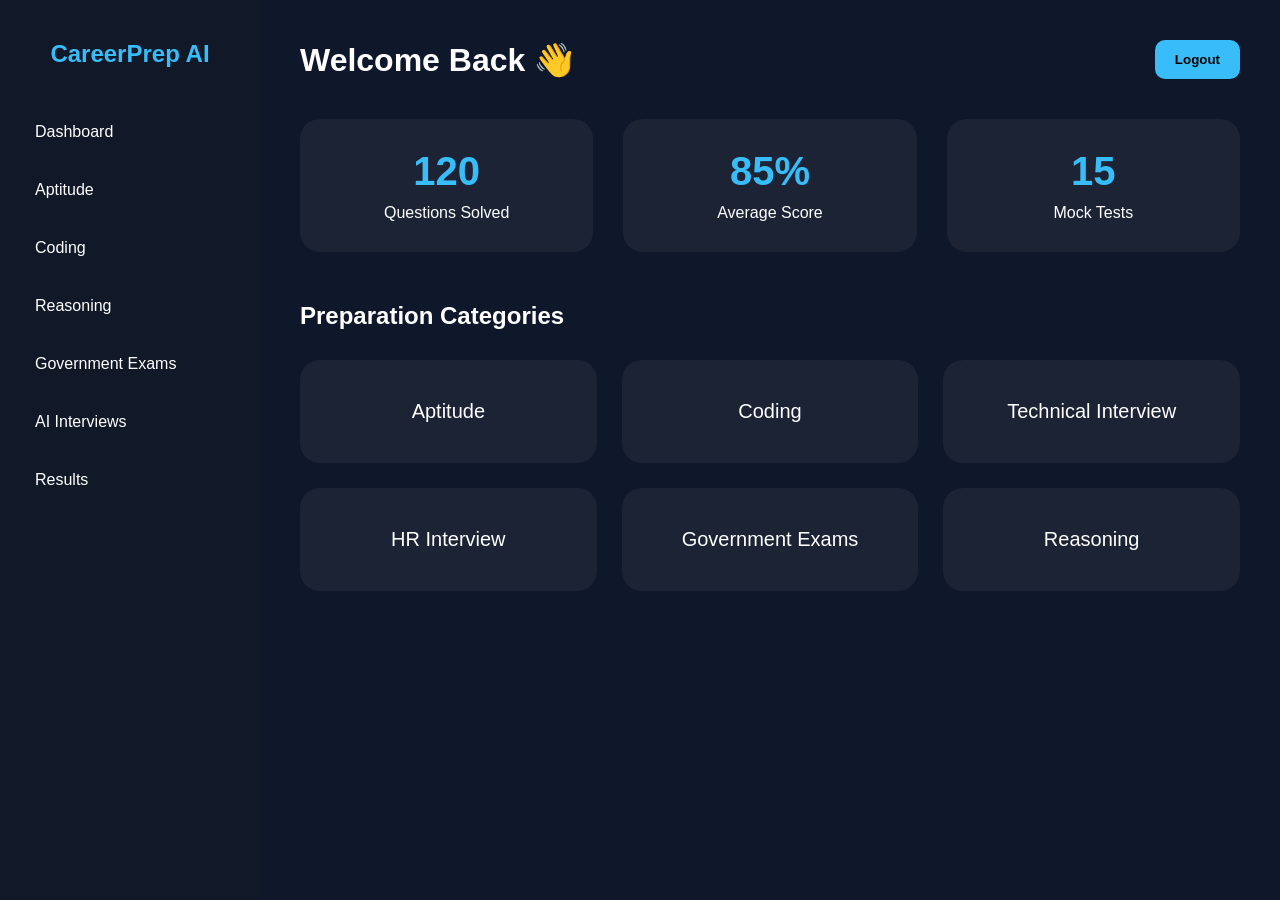
==== frontend/dashboard.html @ 59038c47 "Initial CareerPrep AI project" ====
<!DOCTYPE html>
<html lang="en">

<head>

    <meta charset="UTF-8">

    <meta name="viewport" content="width=device-width, initial-scale=1.0">

    <title>Dashboard - CareerPrep AI</title>

    <link rel="stylesheet" href="css/dashboard.css">

</head>

<body>

    <div class="dashboard-container">

        <!-- Sidebar -->

        <div class="sidebar">

            <h2>
                CareerPrep AI
            </h2>

            <ul>

                <li>Dashboard</li>
                <li>Aptitude</li>
                <li>Coding</li>
                <li>Reasoning</li>
                <li>Government Exams</li>
                <li>AI Interviews</li>
                <li>Results</li>

            </ul>

        </div>


        <!-- Main Content -->

        <div class="main-content">

            <div class="top-bar">

                <h1>
                    Welcome Back 👋
                </h1>

                <button>
                    Logout
                </button>

            </div>


            <!-- Stats -->

            <div class="stats-container">

                <div class="stat-card">

                    <h2>120</h2>

                    <p>Questions Solved</p>

                </div>


                <div class="stat-card">

                    <h2>85%</h2>

                    <p>Average Score</p>

                </div>


                <div class="stat-card">

                    <h2>15</h2>

                    <p>Mock Tests</p>

                </div>

            </div>


            <!-- Categories -->

            <div class="category-section">

                <h2>
                    Preparation Categories
                </h2>

                <div class="category-grid">

                    <div class="category-box">
                        Aptitude
                    </div>

                    <div class="category-box">
                        Coding
                    </div>

                    <div class="category-box">
                        Technical Interview
                    </div>

                    <div class="category-box">
                        HR Interview
                    </div>

                    <div class="category-box">
                        Government Exams
                    </div>

                    <div class="category-box">
                        Reasoning
                    </div>

                </div>

            </div>

        </div>

    </div>

</body>

</html>
---- frontend/css/dashboard.css ----
*{
    margin: 0;
    padding: 0;
    box-sizing: border-box;
}

body{
    font-family: Arial, sans-serif;

    background-color: #0f172a;

    color: white;
}


/* Dashboard Layout */

.dashboard-container{
    display: flex;

    min-height: 100vh;
}


/* Sidebar */

.sidebar{
    width: 260px;

    background-color: #111827;

    padding: 40px 20px;
}

.sidebar h2{
    color: #38bdf8;

    margin-bottom: 40px;

    text-align: center;
}

.sidebar ul{
    list-style: none;
}

.sidebar ul li{
    padding: 15px;

    margin-bottom: 10px;

    border-radius: 10px;

    cursor: pointer;

    transition: 0.3s;
}

.sidebar ul li:hover{
    background-color: #1e293b;
}


/* Main Content */

.main-content{
    flex: 1;

    padding: 40px;
}


/* Top Bar */

.top-bar{
    display: flex;

    justify-content: space-between;

    align-items: center;

    margin-bottom: 40px;
}

.top-bar button{
    padding: 12px 20px;

    border: none;

    border-radius: 10px;

    background-color: #38bdf8;

    cursor: pointer;

    font-weight: bold;
}


/* Stats */

.stats-container{
    display: flex;

    gap: 30px;

    flex-wrap: wrap;

    margin-bottom: 50px;
}

.stat-card{
    flex: 1;

    min-width: 220px;

    padding: 30px;

    background-color: rgba(255,255,255,0.05);

    border-radius: 20px;

    text-align: center;

    transition: 0.3s;
}

.stat-card:hover{
    transform: translateY(-5px);
}

.stat-card h2{
    font-size: 40px;

    color: #38bdf8;

    margin-bottom: 10px;
}


/* Categories */

.category-section h2{
    margin-bottom: 30px;
}

.category-grid{
    display: grid;

    grid-template-columns: repeat(auto-fit, minmax(220px, 1fr));

    gap: 25px;
}

.category-box{
    padding: 40px;

    background-color: rgba(255,255,255,0.05);

    border-radius: 20px;

    text-align: center;

    font-size: 20px;

    transition: 0.3s;

    cursor: pointer;
}

.category-box:hover{
    transform: scale(1.05);

    background-color: #1e293b;
}
.option-btn{
    width: 100%;

    padding: 15px;

    margin-bottom: 15px;

    border: none;

    border-radius: 10px;

    background-color: #1e293b;

    color: white;

    cursor: pointer;

    transition: 0.3s;

    font-size: 16px;
}

.option-btn:hover{
    background-color: #334155;
}


.next-btn{
    padding: 14px 24px;

    border: none;

    border-radius: 10px;

    background-color: #38bdf8;

    color: black;

    font-weight: bold;

    cursor: pointer;
}
.topic-section{
    margin-bottom: 40px;
}

#topic-select{
    padding: 14px;

    border-radius: 10px;

    border: none;

    font-size: 16px;

    margin-right: 15px;

    background-color: #1e293b;

    color: white;
}

#start-btn{
    padding: 14px 24px;

    border: none;

    border-radius: 10px;

    background-color: #38bdf8;

    color: black;

    font-weight: bold;

    cursor: pointer;
}

.explanation{
    padding: 20px;

    background-color: rgba(255,255,255,0.05);

    border-radius: 12px;

    text-align: left;
}

.explanation h3{
    color: #38bdf8;

    margin-bottom: 10px;
}
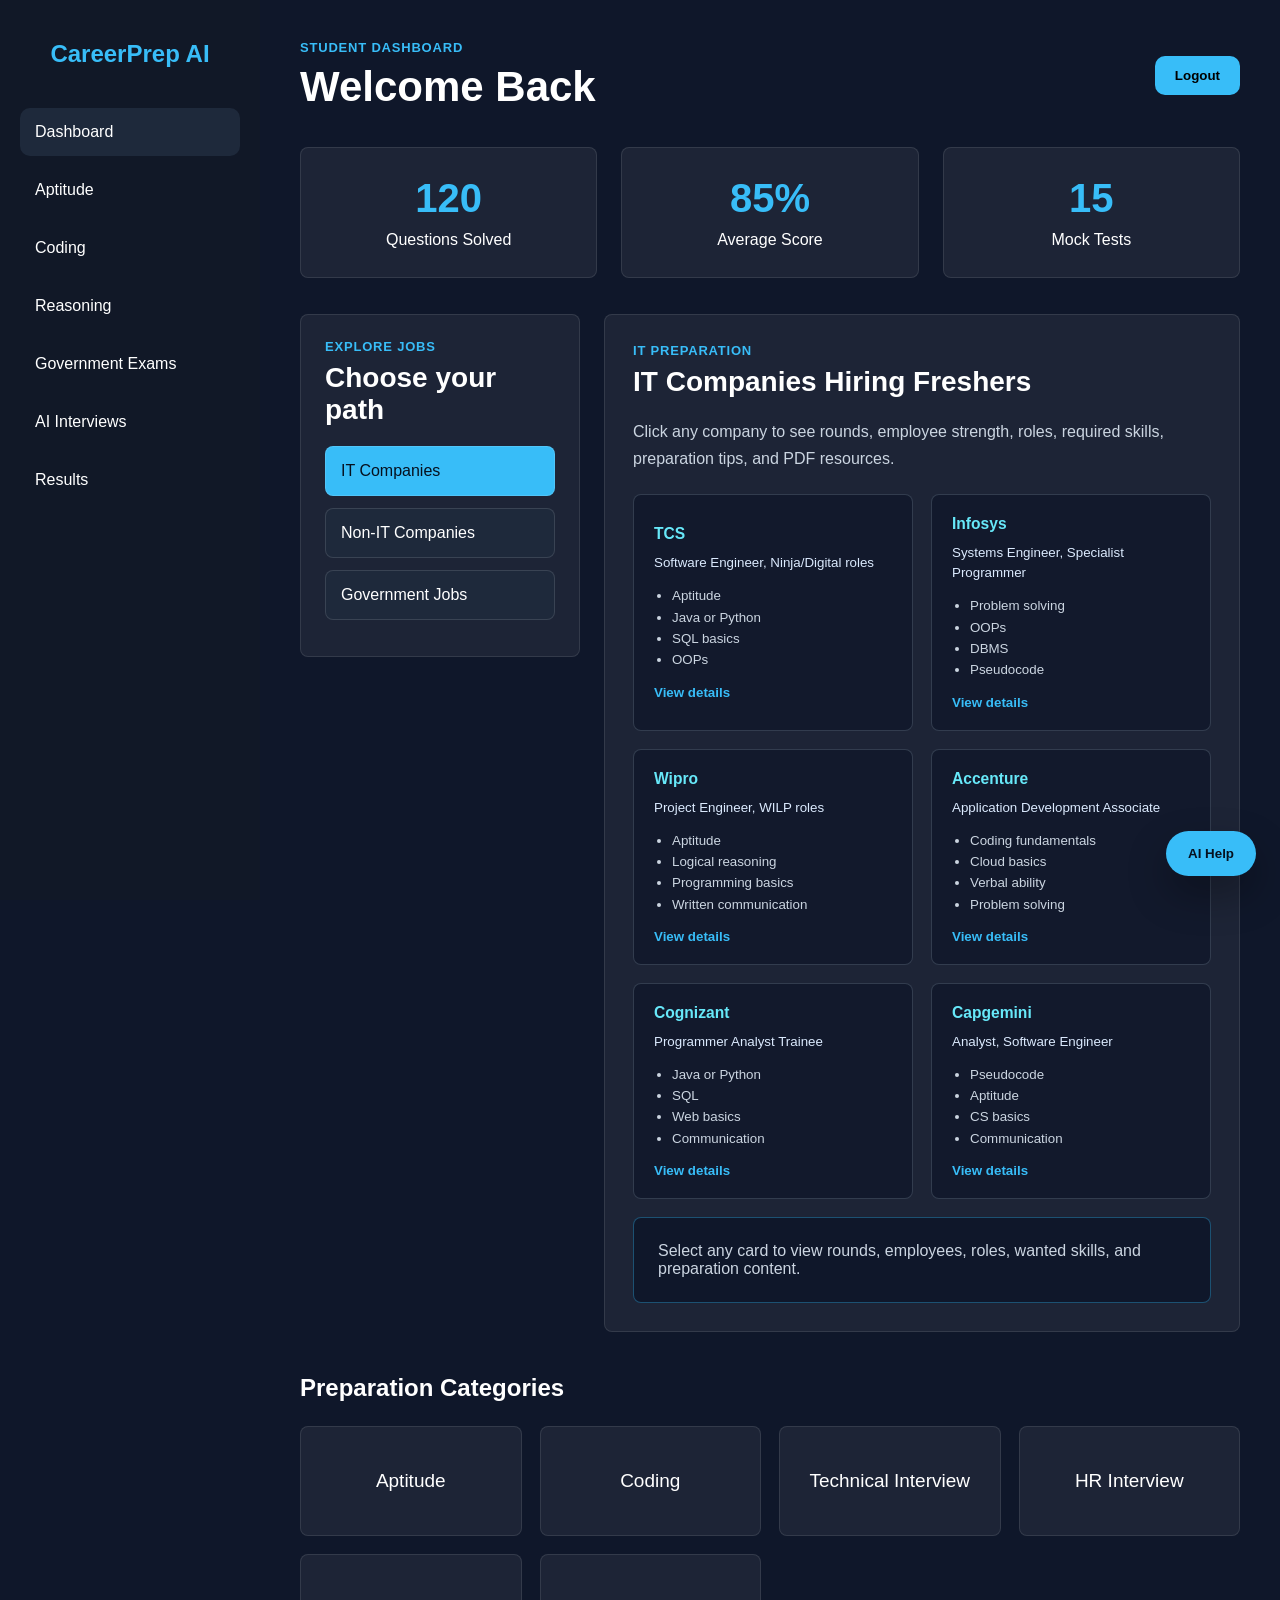
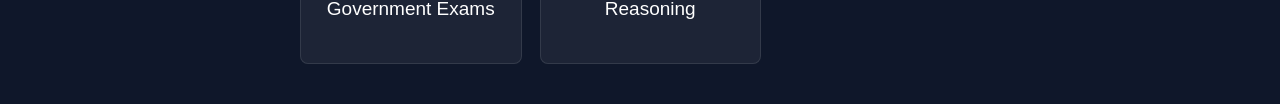
==== commit 4fa21412: "Updated CareerPrep AI project" ====
--- a/frontend/dashboard.html
+++ b/frontend/dashboard.html
@@ -2,136 +2,98 @@
 <html lang="en">
 
 <head>
-
     <meta charset="UTF-8">
-
     <meta name="viewport" content="width=device-width, initial-scale=1.0">
-
     <title>Dashboard - CareerPrep AI</title>
-
     <link rel="stylesheet" href="css/dashboard.css">
-
 </head>
 
 <body>
-
     <div class="dashboard-container">
-
-        <!-- Sidebar -->
-
-        <div class="sidebar">
-
-            <h2>
-                CareerPrep AI
-            </h2>
-
+        <aside class="sidebar">
+            <h2>CareerPrep AI</h2>
             <ul>
-
-                <li>Dashboard</li>
+                <li class="active-menu">Dashboard</li>
                 <li>Aptitude</li>
                 <li>Coding</li>
                 <li>Reasoning</li>
                 <li>Government Exams</li>
                 <li>AI Interviews</li>
                 <li>Results</li>
+            </ul>
+        </aside>
 
-            </ul>
-
-        </div>
-
-
-        <!-- Main Content -->
-
-        <div class="main-content">
-
+        <main class="main-content">
             <div class="top-bar">
-
-                <h1>
-                    Welcome Back 👋
-                </h1>
-
-                <button>
-                    Logout
-                </button>
-
+                <div>
+                    <p class="page-label">Student dashboard</p>
+                    <h1>Welcome Back</h1>
+                </div>
+                <button type="button" onclick="window.location.href='login.html'">Logout</button>
             </div>
 
+            <section class="stats-container" aria-label="Preparation statistics">
+                <div class="stat-card"><h2>120</h2><p>Questions Solved</p></div>
+                <div class="stat-card"><h2>85%</h2><p>Average Score</p></div>
+                <div class="stat-card"><h2>15</h2><p>Mock Tests</p></div>
+            </section>
 
-            <!-- Stats -->
+            <section class="career-workspace">
+                <aside class="job-panel" aria-label="Job categories">
+                    <div class="section-title">
+                        <p>Explore jobs</p>
+                        <h2>Choose your path</h2>
+                    </div>
+                    <button class="job-tab active" type="button" data-category="it">IT Companies</button>
+                    <button class="job-tab" type="button" data-category="nonIt">Non-IT Companies</button>
+                    <button class="job-tab" type="button" data-category="government">Government Jobs</button>
+                </aside>
 
-            <div class="stats-container">
+                <section class="company-panel" aria-live="polite">
+                    <div class="section-title">
+                        <p id="company-eyebrow">IT preparation</p>
+                        <h2 id="company-heading">IT Companies Hiring Freshers</h2>
+                    </div>
+                    <p id="company-description" class="company-description"></p>
+                    <div id="company-list" class="company-list"></div>
+                </section>
+            </section>
 
-                <div class="stat-card">
-
-                    <h2>120</h2>
-
-                    <p>Questions Solved</p>
-
+            <section class="category-section">
+                <h2>Preparation Categories</h2>
+                <div class="category-grid">
+                    <a class="category-box" href="aptitude.html">Aptitude</a>
+                    <a class="category-box" href="coding.html">Coding</a>
+                    <a class="category-box" href="interview.html">Technical Interview</a>
+                    <div class="category-box">HR Interview</div>
+                    <div class="category-box">Government Exams</div>
+                    <div class="category-box">Reasoning</div>
                 </div>
-
-
-                <div class="stat-card">
-
-                    <h2>85%</h2>
-
-                    <p>Average Score</p>
-
-                </div>
-
-
-                <div class="stat-card">
-
-                    <h2>15</h2>
-
-                    <p>Mock Tests</p>
-
-                </div>
-
-            </div>
-
-
-            <!-- Categories -->
-
-            <div class="category-section">
-
-                <h2>
-                    Preparation Categories
-                </h2>
-
-                <div class="category-grid">
-
-                    <div class="category-box">
-                        Aptitude
-                    </div>
-
-                    <div class="category-box">
-                        Coding
-                    </div>
-
-                    <div class="category-box">
-                        Technical Interview
-                    </div>
-
-                    <div class="category-box">
-                        HR Interview
-                    </div>
-
-                    <div class="category-box">
-                        Government Exams
-                    </div>
-
-                    <div class="category-box">
-                        Reasoning
-                    </div>
-
-                </div>
-
-            </div>
-
-        </div>
-
+            </section>
+        </main>
     </div>
 
+    <section class="chatbot" aria-label="AI doubt assistant">
+        <button class="chat-toggle" type="button" id="chat-toggle">AI Help</button>
+        <div class="chat-window" id="chat-window">
+            <div class="chat-header">
+                <div>
+                    <p>CareerPrep AI</p>
+                    <h3>Doubt Assistant</h3>
+                </div>
+                <button type="button" id="chat-close">Close</button>
+            </div>
+            <div class="chat-messages" id="chat-messages">
+                <div class="message bot-message">Hi! Ask me about coding, aptitude, interviews, IT jobs, non-IT jobs, or government exam preparation.</div>
+            </div>
+            <form class="chat-form" id="chat-form">
+                <input id="chat-input" type="text" placeholder="Type your doubt here..." autocomplete="off" required>
+                <button type="submit">Send</button>
+            </form>
+        </div>
+    </section>
+
+    <script src="js/dashboard.js"></script>
 </body>
 
-</html>+</html>
--- a/frontend/css/dashboard.css
+++ b/frontend/css/dashboard.css
@@ -6,37 +6,32 @@
 
 body{
     font-family: Arial, sans-serif;
-
     background-color: #0f172a;
-
     color: white;
 }
 
-
-/* Dashboard Layout */
+a{
+    color: inherit;
+    text-decoration: none;
+}
 
 .dashboard-container{
     display: flex;
-
     min-height: 100vh;
 }
-
-
-/* Sidebar */
 
 .sidebar{
     width: 260px;
-
     background-color: #111827;
-
     padding: 40px 20px;
+    position: sticky;
+    top: 0;
+    height: 100vh;
 }
 
 .sidebar h2{
     color: #38bdf8;
-
     margin-bottom: 40px;
-
     text-align: center;
 }
 
@@ -46,82 +41,68 @@
 
 .sidebar ul li{
     padding: 15px;
-
     margin-bottom: 10px;
-
     border-radius: 10px;
-
-    cursor: pointer;
-
+    cursor: pointer;
     transition: 0.3s;
 }
 
-.sidebar ul li:hover{
+.sidebar ul li:hover,
+.sidebar ul li.active-menu{
     background-color: #1e293b;
 }
-
-
-/* Main Content */
 
 .main-content{
     flex: 1;
-
     padding: 40px;
 }
 
-
-/* Top Bar */
-
 .top-bar{
     display: flex;
-
     justify-content: space-between;
-
     align-items: center;
-
-    margin-bottom: 40px;
+    gap: 20px;
+    margin-bottom: 36px;
+}
+
+.page-label,
+.section-title p{
+    color: #38bdf8;
+    font-size: 13px;
+    font-weight: 700;
+    letter-spacing: 0.8px;
+    text-transform: uppercase;
+    margin-bottom: 8px;
+}
+
+.top-bar h1{
+    font-size: 42px;
 }
 
 .top-bar button{
     padding: 12px 20px;
-
     border: none;
-
     border-radius: 10px;
-
     background-color: #38bdf8;
-
-    cursor: pointer;
-
+    cursor: pointer;
     font-weight: bold;
 }
 
-
-/* Stats */
-
 .stats-container{
     display: flex;
-
-    gap: 30px;
-
+    gap: 24px;
     flex-wrap: wrap;
-
-    margin-bottom: 50px;
+    margin-bottom: 36px;
 }
 
 .stat-card{
     flex: 1;
-
-    min-width: 220px;
-
-    padding: 30px;
-
-    background-color: rgba(255,255,255,0.05);
-
-    border-radius: 20px;
-
+    min-width: 210px;
+    padding: 28px;
+    background-color: rgba(255,255,255,0.06);
+    border: 1px solid rgba(255,255,255,0.1);
+    border-radius: 8px;
     text-align: center;
-
     transition: 0.3s;
 }
 
@@ -131,138 +112,403 @@
 
 .stat-card h2{
     font-size: 40px;
-
     color: #38bdf8;
-
     margin-bottom: 10px;
 }
 
-
-/* Categories */
+.career-workspace{
+    display: grid;
+    grid-template-columns: 280px 1fr;
+    gap: 24px;
+    margin-bottom: 42px;
+}
+
+.job-panel,
+.company-panel,
+.chat-window{
+    background-color: rgba(255,255,255,0.06);
+    border: 1px solid rgba(255,255,255,0.1);
+    border-radius: 8px;
+}
+
+.job-panel{
+    padding: 24px;
+    align-self: start;
+}
+
+.section-title h2{
+    font-size: 28px;
+    margin-bottom: 20px;
+}
+
+.job-tab{
+    width: 100%;
+    padding: 15px;
+    margin-bottom: 12px;
+    border: 1px solid rgba(255,255,255,0.12);
+    border-radius: 8px;
+    background-color: #1e293b;
+    color: white;
+    cursor: pointer;
+    text-align: left;
+    font-size: 16px;
+    transition: 0.3s;
+}
+
+.job-tab:hover,
+.job-tab.active{
+    background-color: #38bdf8;
+    color: #06111f;
+}
+
+.company-panel{
+    padding: 28px;
+}
+
+.company-description{
+    color: #cbd5e1;
+    line-height: 1.7;
+    margin-bottom: 22px;
+}
+
+.company-list{
+    display: grid;
+    grid-template-columns: repeat(auto-fit, minmax(220px, 1fr));
+    gap: 18px;
+}
+
+.company-card{
+    padding: 20px;
+    background-color: rgba(15,23,42,0.76);
+    border: 1px solid rgba(148,163,184,0.25);
+    border-radius: 8px;
+}
+
+.company-card h3{
+    color: #67e8f9;
+    margin-bottom: 10px;
+}
+
+.company-card p{
+    color: #dbeafe;
+    line-height: 1.5;
+    margin-bottom: 12px;
+}
+
+.company-card ul{
+    padding-left: 18px;
+    color: #cbd5e1;
+    line-height: 1.6;
+}
 
 .category-section h2{
-    margin-bottom: 30px;
+    margin-bottom: 24px;
 }
 
 .category-grid{
     display: grid;
-
-    grid-template-columns: repeat(auto-fit, minmax(220px, 1fr));
-
-    gap: 25px;
+    grid-template-columns: repeat(auto-fit, minmax(190px, 1fr));
+    gap: 18px;
 }
 
 .category-box{
-    padding: 40px;
-
-    background-color: rgba(255,255,255,0.05);
-
-    border-radius: 20px;
-
+    min-height: 110px;
+    padding: 24px;
+    background-color: rgba(255,255,255,0.06);
+    border: 1px solid rgba(255,255,255,0.1);
+    border-radius: 8px;
+    display: flex;
+    align-items: center;
+    justify-content: center;
     text-align: center;
-
+    font-size: 19px;
+    transition: 0.3s;
+    cursor: pointer;
+}
+
+.category-box:hover{
+    transform: translateY(-4px);
+    background-color: #1e293b;
+}
+
+.chatbot{
+    position: fixed;
+    right: 24px;
+    bottom: 24px;
+    z-index: 20;
+}
+
+.chat-toggle{
+    padding: 15px 22px;
+    border: none;
+    border-radius: 999px;
+    background-color: #38bdf8;
+    color: #06111f;
+    font-weight: 800;
+    cursor: pointer;
+    box-shadow: 0 18px 40px rgba(0,0,0,0.3);
+}
+
+.chat-window{
+    width: 360px;
+    max-width: calc(100vw - 32px);
+    display: none;
+    overflow: hidden;
+    box-shadow: 0 24px 80px rgba(0,0,0,0.45);
+}
+
+.chat-window.open{
+    display: block;
+}
+
+.chat-header{
+    padding: 18px;
+    background-color: #0b1220;
+    display: flex;
+    justify-content: space-between;
+    align-items: center;
+    gap: 16px;
+}
+
+.chat-header p{
+    color: #38bdf8;
+    font-size: 13px;
+    font-weight: 700;
+}
+
+.chat-header h3{
     font-size: 20px;
-
-    transition: 0.3s;
-
-    cursor: pointer;
-}
-
-.category-box:hover{
-    transform: scale(1.05);
-
+}
+
+.chat-header button{
+    border: none;
     background-color: #1e293b;
-}
-.option-btn{
+    color: white;
+    border-radius: 8px;
+    padding: 9px 12px;
+    cursor: pointer;
+}
+
+.chat-messages{
+    height: 290px;
+    overflow-y: auto;
+    padding: 16px;
+    display: flex;
+    flex-direction: column;
+    gap: 12px;
+}
+
+.message{
+    padding: 12px 14px;
+    border-radius: 8px;
+    line-height: 1.5;
+    font-size: 14px;
+}
+
+.bot-message{
+    background-color: #1e293b;
+    color: #e2e8f0;
+    align-self: flex-start;
+}
+
+.user-message{
+    background-color: #38bdf8;
+    color: #06111f;
+    align-self: flex-end;
+}
+
+.chat-form{
+    display: grid;
+    grid-template-columns: 1fr auto;
+    gap: 10px;
+    padding: 14px;
+    background-color: #0b1220;
+}
+
+.chat-form input{
+    min-width: 0;
+    padding: 12px;
+    border: none;
+    border-radius: 8px;
+    background-color: #1e293b;
+    color: white;
+    outline: none;
+}
+
+.chat-form button{
+    border: none;
+    border-radius: 8px;
+    background-color: #38bdf8;
+    color: #06111f;
+    font-weight: 800;
+    padding: 0 16px;
+    cursor: pointer;
+}
+
+@media(max-width: 900px){
+    .dashboard-container{
+        flex-direction: column;
+    }
+
+    .sidebar{
+        width: 100%;
+        height: auto;
+        position: static;
+    }
+
+    .career-workspace{
+        grid-template-columns: 1fr;
+    }
+}
+
+@media(max-width: 620px){
+    .main-content{
+        padding: 24px;
+    }
+
+    .top-bar{
+        align-items: flex-start;
+        flex-direction: column;
+    }
+
+    .chatbot{
+        right: 16px;
+        bottom: 16px;
+    }
+}
+
+
+.company-card{
+    padding: 0;
+    overflow: hidden;
+}
+
+.company-select{
     width: 100%;
-
-    padding: 15px;
-
-    margin-bottom: 15px;
-
+    height: 100%;
+    padding: 20px;
     border: none;
-
-    border-radius: 10px;
-
-    background-color: #1e293b;
-
+    background: transparent;
+    color: inherit;
+    text-align: left;
+    cursor: pointer;
+}
+
+.company-select span{
+    display: inline-block;
+    margin-top: 14px;
+    color: #38bdf8;
+    font-weight: 700;
+}
+
+.company-select.selected,
+.company-select:hover{
+    background-color: rgba(56,189,248,0.08);
+}
+
+.company-detail{
+    grid-column: 1 / -1;
+    padding: 24px;
+    background-color: rgba(15,23,42,0.9);
+    border: 1px solid rgba(56,189,248,0.35);
+    border-radius: 8px;
+}
+
+.company-detail > p{
+    color: #cbd5e1;
+}
+
+.detail-header{
+    display: flex;
+    justify-content: space-between;
+    align-items: flex-start;
+    gap: 18px;
+    margin-bottom: 18px;
+}
+
+.detail-header p{
+    color: #38bdf8;
+    font-size: 13px;
+    font-weight: 700;
+    text-transform: uppercase;
+    margin-bottom: 6px;
+}
+
+.detail-header h3{
+    font-size: 30px;
     color: white;
-
-    cursor: pointer;
-
-    transition: 0.3s;
-
-    font-size: 16px;
-}
-
-.option-btn:hover{
-    background-color: #334155;
-}
-
-
-.next-btn{
-    padding: 14px 24px;
-
-    border: none;
-
-    border-radius: 10px;
-
+}
+
+.detail-about{
+    color: #dbeafe;
+    line-height: 1.7;
+    margin-bottom: 20px;
+}
+
+.detail-grid{
+    display: grid;
+    grid-template-columns: repeat(auto-fit, minmax(240px, 1fr));
+    gap: 22px;
+}
+
+.detail-grid h4{
+    color: #67e8f9;
+    margin-bottom: 10px;
+}
+
+.detail-grid ul{
+    padding-left: 18px;
+    color: #cbd5e1;
+    line-height: 1.7;
+}
+
+.pdf-link{
+    display: inline-block;
+    padding: 12px 16px;
+    border-radius: 8px;
     background-color: #38bdf8;
-
-    color: black;
-
-    font-weight: bold;
-
-    cursor: pointer;
-}
-.topic-section{
-    margin-bottom: 40px;
-}
-
-#topic-select{
-    padding: 14px;
-
-    border-radius: 10px;
-
-    border: none;
-
-    font-size: 16px;
-
-    margin-right: 15px;
-
-    background-color: #1e293b;
-
-    color: white;
-}
-
-#start-btn{
-    padding: 14px 24px;
-
-    border: none;
-
-    border-radius: 10px;
-
-    background-color: #38bdf8;
-
-    color: black;
-
-    font-weight: bold;
-
-    cursor: pointer;
-}
-
-.explanation{
-    padding: 20px;
-
-    background-color: rgba(255,255,255,0.05);
-
-    border-radius: 12px;
-
-    text-align: left;
-}
-
-.explanation h3{
-    color: #38bdf8;
-
-    margin-bottom: 10px;
-}+    color: #06111f;
+    font-weight: 800;
+    white-space: nowrap;
+}
+
+.pdf-note{
+    color: #facc15;
+    font-weight: 700;
+}
+
+@media(max-width: 620px){
+    .detail-header{
+        flex-direction: column;
+    }
+
+    .pdf-link{
+        white-space: normal;
+    }
+}
+
+
+.detail-stats{
+    display: grid;
+    grid-template-columns: repeat(auto-fit, minmax(190px, 1fr));
+    gap: 14px;
+    margin: 18px 0 22px;
+}
+
+.detail-stats div{
+    padding: 16px;
+    border-radius: 8px;
+    background-color: rgba(255,255,255,0.06);
+    border: 1px solid rgba(255,255,255,0.1);
+}
+
+.detail-stats strong{
+    display: block;
+    color: #67e8f9;
+    margin-bottom: 8px;
+}
+
+.detail-stats span{
+    color: #e2e8f0;
+    line-height: 1.5;
+}
